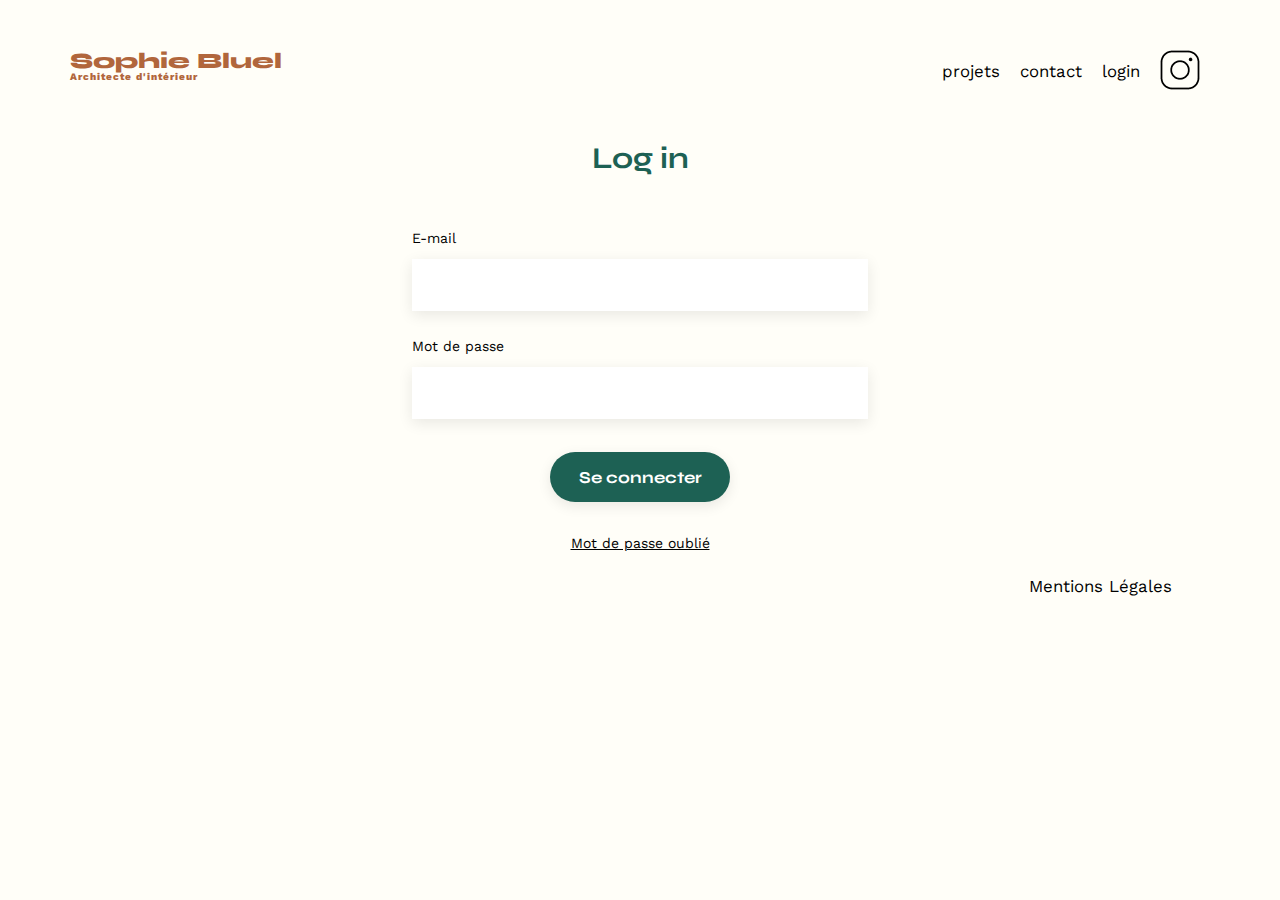
==== FrontEnd/login.html @ 3950fdbd "Début p3 OPC" ====
<!DOCTYPE html>
<html lang="fr">

<head>
    <meta charset="UTF-8">
    <title>Sophie Bluel - Architecte d'intérieur</title>
    <meta name="viewport" content="width=device-width, initial-scale=1.0">
    <link rel="preconnect" href="https://fonts.googleapis.com">
    <link rel="preconnect" href="https://fonts.gstatic.com" crossorigin>
    <link href="https://fonts.googleapis.com/css2?family=Syne:wght@700;800&family=Work+Sans&display=swap"
        rel="stylesheet">
    <meta name="description" content="">
    <link rel="stylesheet" href="./assets/style.css">

    <!-- lien javascript -->
    <script type="module" src="js/works.js"></script>
</head>

<body>
    <header>
        <h1>Sophie Bluel <span>Architecte d'intérieur</span></h1>
        <nav>
            <ul>
                <li>projets</li>
                <li>contact</li>
                <li><a href="login.html">login</a></li>
                <li><img src="./assets/icons/instagram.png" alt="Instagram"></li>
            </ul>
        </nav>
    </header>

    <main>
        <section class="login">
            <h2>Log in</h2>
            <form>
                <label for="email">E-mail</label>
                <input type="text">
                <label for="password">Mot de passe</label>
                <input type="password">

                <button class="btn-connect" type="submit">Se connecter</button>

                <a href="#">Mot de passe oublié</a>
            </form>
            
        </section>
    </main>

    <footer>
        <nav>
            <ul>
                <li>Mentions Légales</li>
            </ul>
        </nav>
    </footer>
</body>

</html>
---- FrontEnd/assets/style.css ----
/* http://meyerweb.com/eric/tools/css/reset/
   v2.0 | 20110126
   License: none (public domain)
*/

html, body, div, span, applet, object, iframe,
h1, h2, h3, h4, h5, h6, p, blockquote, pre,
a, abbr, acronym, address, big, cite, code,
del, dfn, em, img, ins, kbd, q, s, samp,
small, strike, strong, sub, sup, tt, var,
b, u, i, center,
dl, dt, dd, ol, ul, li,
fieldset, form, label, legend,
table, caption, tbody, tfoot, thead, tr, th, td,
article, aside, canvas, details, embed,
figure, figcaption, footer, header, hgroup,
menu, nav, output, ruby, section, summary,
time, mark, audio, video {
    margin: 0;
    padding: 0;
    border: 0;
    font-size: 100%;
    font: inherit;
    vertical-align: baseline;
}
/* HTML5 display-role reset for older browsers */
article, aside, details, figcaption, figure,
footer, header, hgroup, menu, nav, section {
    display: block;
}
body {
    line-height: 1;
}

ol, ul {
    list-style: none;
}

blockquote, q {
    quotes: none;
}

blockquote:before, blockquote:after, q:before, q:after {
    content: '';
    content: none;
}

table {
    border-collapse: collapse;
    border-spacing: 0;
}

/** end reset css**/
body {
    max-width: 1140px;
    margin: auto;
    font-family: 'Work Sans';
    font-size: 14px;
    background-color: #fffef8;
}

header {
    display: flex;
    justify-content: space-between;
    margin: 50px 0
}

section {
    margin: 50px 0
}

h1 {
    display: flex;
    flex-direction: column;
    font-family: 'Syne';
    font-size: 22px;
    font-weight: 800;
    color: #B1663C
}

h1>span {
    font-family: 'Work Sans';
    font-size: 10px;
    letter-spacing: 0.1em;
    ;
}

h2 {
    font-family: 'Syne';
    font-weight: 700;
    font-size: 30px;
    color: #1D6154
}

nav ul {
    display: flex;
    align-items: center;
    list-style-type: none;

}

nav li {
    padding: 0 10px;
    font-size: 1.2em;
}

li a {
    text-decoration: none;
    color: black;
}

li:hover, li a:hover {
    color: #B1663C;
}

#introduction {
    display: flex;
    align-items: center;
}

#introduction figure {
    flex: 1
}

#introduction img {
    display: block;
    margin: auto;
    width: 80%;
}

#introduction article {
    flex: 1
}

#introduction h2 {
    margin-bottom: 1em;
}

#introduction p {
    margin-bottom: 0.5em;
}

#portfolio h2 {
    text-align: center;
    margin-bottom: 1em;
}

.gallery {
    width: 100%;
    display: grid;
    grid-template-columns: 1fr 1fr 1fr;
    grid-column-gap: 20px;
    grid-row-gap: 20px;
}

.gallery img {
    width: 100%;

}

/* *** AJOUT LOGIN *** */

#contact, .login {
    width: 40%;
    margin: auto;
}

#contact>*, .login>* {
    text-align: center;

}

#contact h2, .login h2 {
    margin-bottom: 20px;
}

#contact form, .login form {
    text-align: left;
    margin-top: 30px;
    display: flex;
    flex-direction: column;
}

#contact input, .login input, .login button {
    height: 50px;
    font-size: 1.2em;
    border: none;
    box-shadow: 0px 4px 14px rgba(0, 0, 0, 0.09);
}

#contact label, .login label {
    margin: 2em 0 1em 0;
}

#contact textarea {
    border: none;
    box-shadow: 0px 4px 14px rgba(0, 0, 0, 0.09);
}

input[type="submit"], .login button {
    font-family: 'Syne';
    font-weight: 700;
    color: white;
    background-color: #1D6154;
    margin: 2em auto;
    width: 180px;
    text-align: center;
    border-radius: 60px;
}

footer nav ul {
    display: flex;
    justify-content: flex-end;
    margin: 2em
}

/* *** LOGIN PART *** */

.login a {
    text-align: center;
    color: black;
}
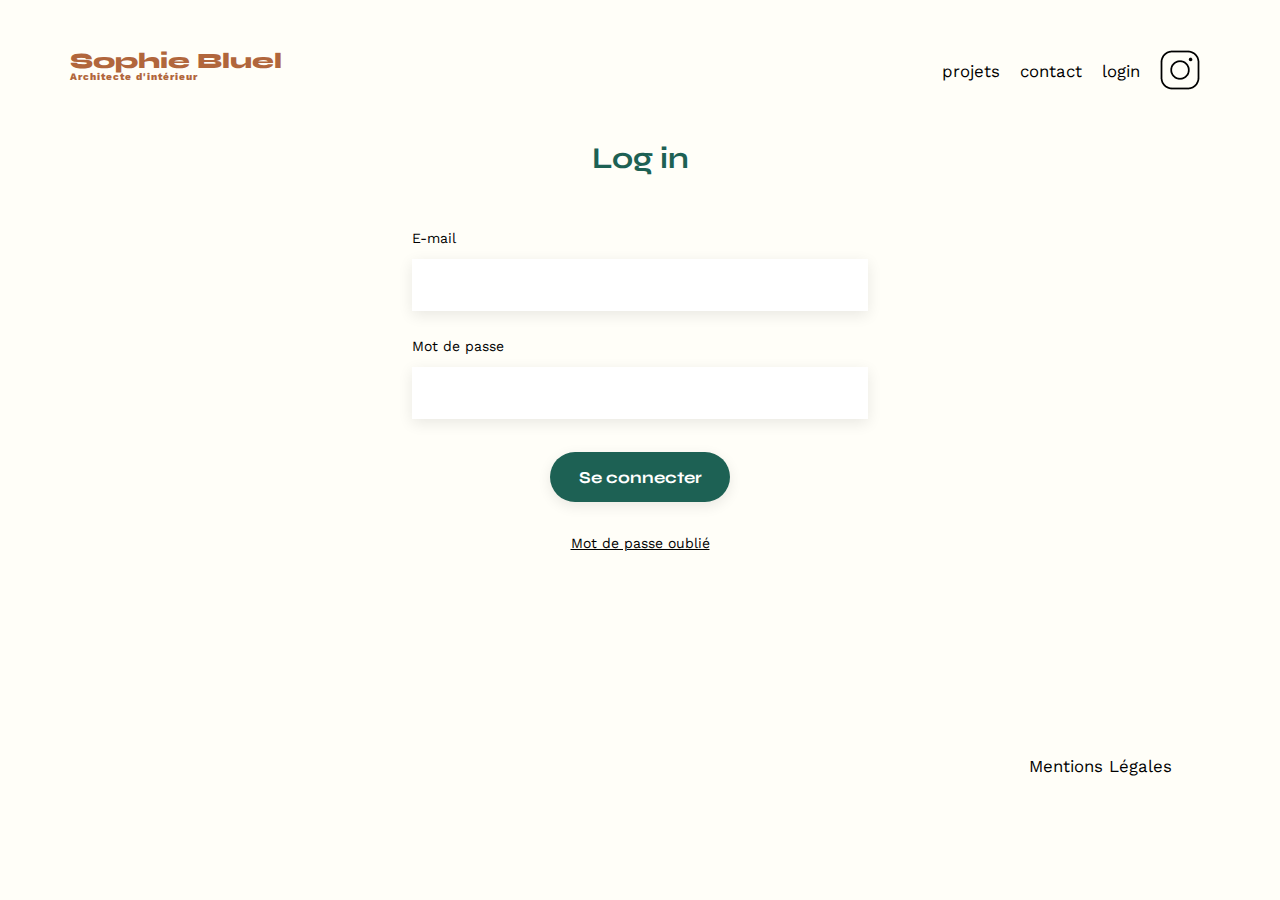
==== commit 0b016c8a: "ajout du login et redirection vers l'index.html" ====
--- a/FrontEnd/login.html
+++ b/FrontEnd/login.html
@@ -13,7 +13,8 @@
     <link rel="stylesheet" href="./assets/style.css">
 
     <!-- lien javascript -->
-    <script type="module" src="js/works.js"></script>
+    <script type="module" src="js/login.js"></script>
+    
 </head>
 
 <body>
@@ -21,22 +22,22 @@
         <h1>Sophie Bluel <span>Architecte d'intérieur</span></h1>
         <nav>
             <ul>
-                <li>projets</li>
-                <li>contact</li>
-                <li><a href="login.html">login</a></li>
-                <li><img src="./assets/icons/instagram.png" alt="Instagram"></li>
-            </ul>
+				<li><a href="index.html">projets</a></li>
+				<li>contact</li>
+				<li><a href="login.html">login</a></li>
+				<li><img src="./assets/icons/instagram.png" alt="Instagram"></li>
+			</ul>
         </nav>
     </header>
 
     <main>
         <section class="login">
             <h2>Log in</h2>
-            <form>
+            <form name="formLogin" id="formLogin" method="post">
                 <label for="email">E-mail</label>
-                <input type="text">
+                <input type="email" name="email" id="email">
                 <label for="password">Mot de passe</label>
-                <input type="password">
+                <input type="password" name="password" id="password">
 
                 <button class="btn-connect" type="submit">Se connecter</button>
 
@@ -53,6 +54,9 @@
             </ul>
         </nav>
     </footer>
+    
+    <script src="js/modal.js"></script>
+
 </body>
 
-</html>
+</html>--- a/FrontEnd/assets/style.css
+++ b/FrontEnd/assets/style.css
@@ -62,11 +62,11 @@
 header {
     display: flex;
     justify-content: space-between;
-    margin: 50px 0
+    margin: 50px 0;
 }
 
 section {
-    margin: 50px 0
+    margin: 50px 0;
 }
 
 h1 {
@@ -75,28 +75,26 @@
     font-family: 'Syne';
     font-size: 22px;
     font-weight: 800;
-    color: #B1663C
+    color: #B1663C;
 }
 
 h1>span {
     font-family: 'Work Sans';
     font-size: 10px;
     letter-spacing: 0.1em;
-    ;
 }
 
 h2 {
     font-family: 'Syne';
     font-weight: 700;
     font-size: 30px;
-    color: #1D6154
+    color: #1D6154;
 }
 
 nav ul {
     display: flex;
     align-items: center;
     list-style-type: none;
-
 }
 
 nav li {
@@ -119,7 +117,7 @@
 }
 
 #introduction figure {
-    flex: 1
+    flex: 1;
 }
 
 #introduction img {
@@ -129,7 +127,7 @@
 }
 
 #introduction article {
-    flex: 1
+    flex: 1;
 }
 
 #introduction h2 {
@@ -155,7 +153,6 @@
 
 .gallery img {
     width: 100%;
-
 }
 
 /* *** AJOUT LOGIN *** */
@@ -165,9 +162,8 @@
     margin: auto;
 }
 
-#contact>*, .login>* {
-    text-align: center;
-
+#contact>*, .login>*, .filters>* {
+    text-align: center;
 }
 
 #contact h2, .login h2 {
@@ -181,7 +177,7 @@
     flex-direction: column;
 }
 
-#contact input, .login input, .login button {
+#contact input, .login input, .login button, .filters button {
     height: 50px;
     font-size: 1.2em;
     border: none;
@@ -197,7 +193,7 @@
     box-shadow: 0px 4px 14px rgba(0, 0, 0, 0.09);
 }
 
-input[type="submit"], .login button {
+input[type="submit"], .login button, .filters button {
     font-family: 'Syne';
     font-weight: 700;
     color: white;
@@ -208,10 +204,32 @@
     border-radius: 60px;
 }
 
+/* *** FILTER PART *** */
+.filters {
+    text-align: center;
+}
+
+.filters button {
+    color: #1D6154;
+    background-color: #fffef8;
+    border: solid #1D6154 1.5px;
+    margin: 2em 5px;
+}
+
+.filters .hotelBtn {
+    width: fit-content;
+}
+
+.filters button:hover {
+    color: #fffef8;
+    background-color: #1D6154;
+}
+
 footer nav ul {
     display: flex;
     justify-content: flex-end;
-    margin: 2em
+    margin: 2em;
+    padding-top: 180px;
 }
 
 /* *** LOGIN PART *** */
